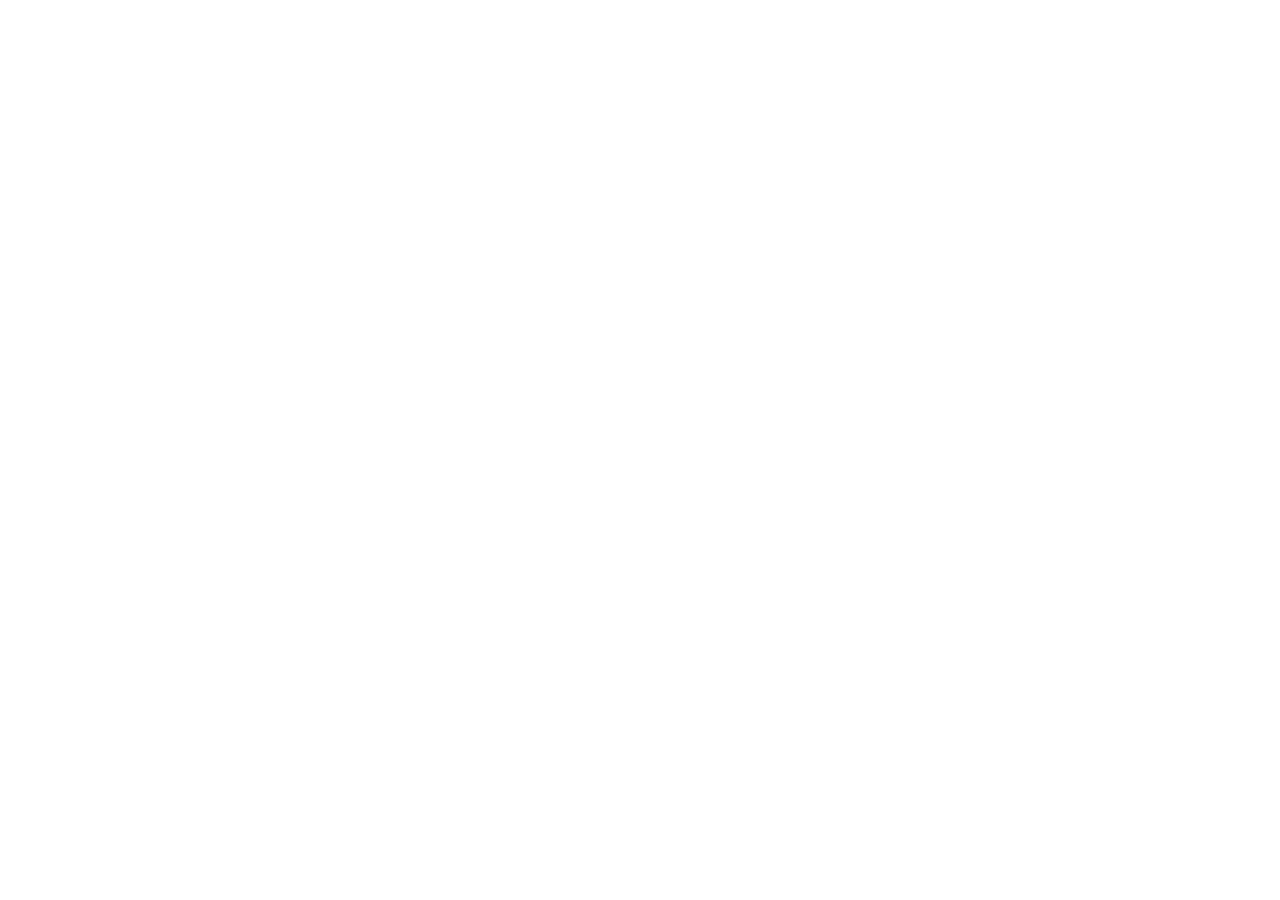
==== contact.html @ c530fc4e "init: creations du depot, aborescence des fichiers et structure HTML de base et ajout des liens  uti" ====
<!DOCTYPE html>
<html lang="en">
<head>
    <meta charset="UTF-8">
    <meta name="viewport" content="width=device-width, initial-scale=1.0">
    <title>AfriConnect Summit contact</title>
    <link rel="stylesheet" href="https://cdnjs.cloudflare.com/ajax/libs/font-awesome/6.5.0/css/all.min.css">
    <link rel="stylesheet" href="css/style.css">
<link rel="preconnect" href="https://fonts.googleapis.com">
<link rel="preconnect" href="https://fonts.gstatic.com" crossorigin>
<link href="https://fonts.googleapis.com/css2?family=DM+Sans:ital,opsz,wght@0,9..40,100..1000;1,9..40,100..1000&display=swap" rel="stylesheet">
<link rel="preconnect" href="https://fonts.googleapis.com">
<link rel="preconnect" href="https://fonts.gstatic.com" crossorigin>
<link href="https://fonts.googleapis.com/css2?family=Montserrat:ital,wght@0,100..900;1,100..900&display=swap" rel="stylesheet">
<body>
   <script src="js/main.js"></script>  
</body>
</html>
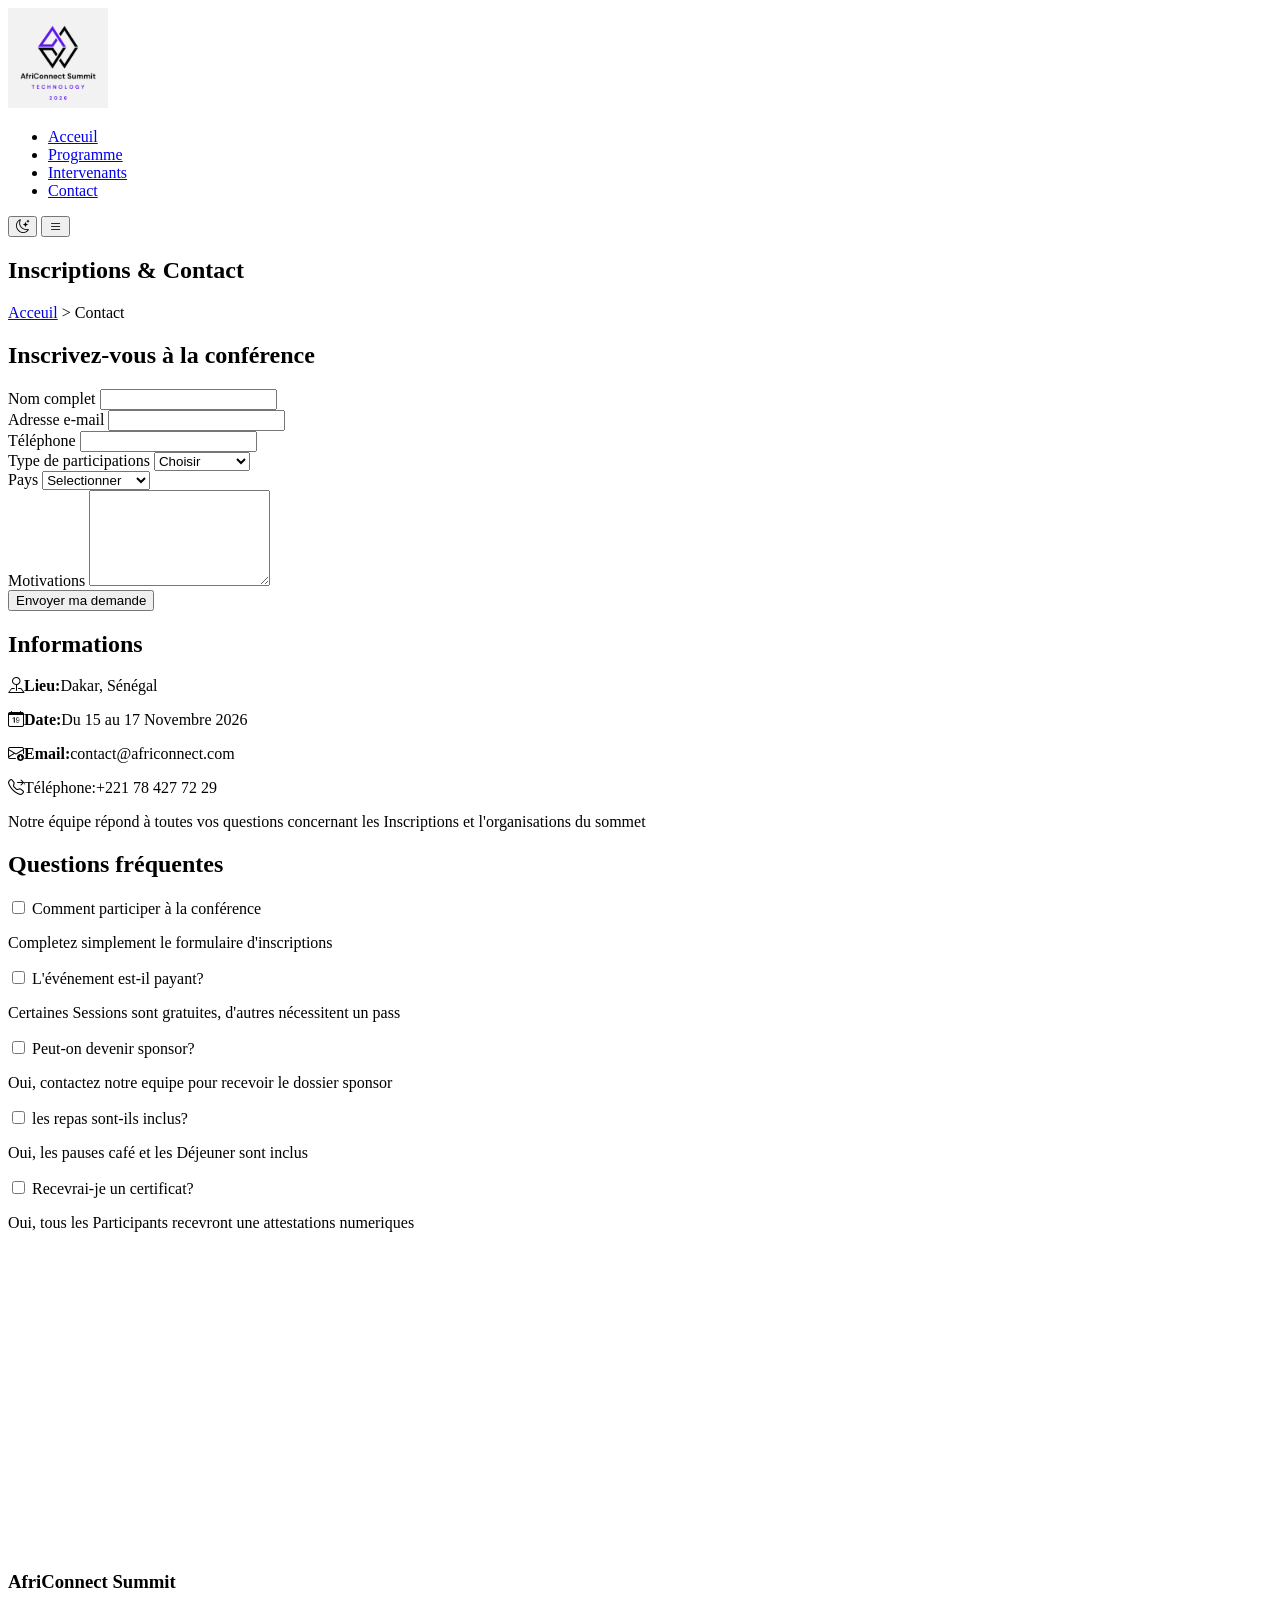
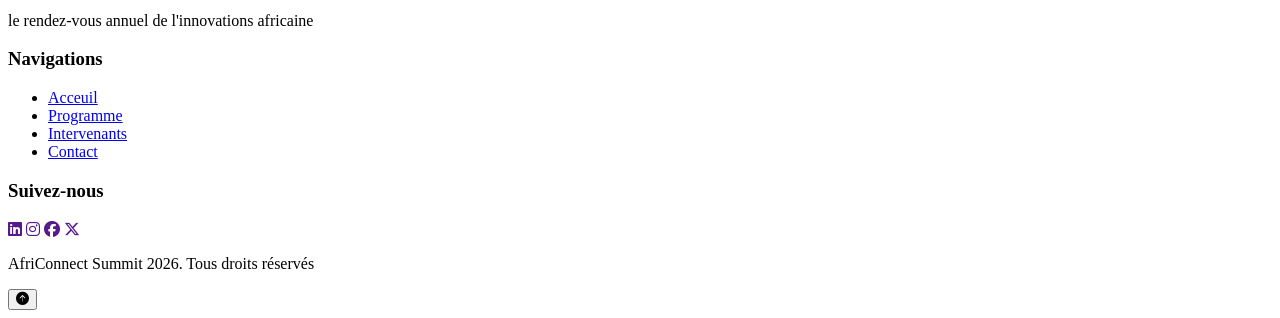
==== commit e6051b57: "HTML: contenue texte  des 4 pages" ====
--- a/contact.html
+++ b/contact.html
@@ -5,6 +5,7 @@
     <meta name="viewport" content="width=device-width, initial-scale=1.0">
     <title>AfriConnect Summit contact</title>
     <link rel="stylesheet" href="https://cdnjs.cloudflare.com/ajax/libs/font-awesome/6.5.0/css/all.min.css">
+    <link rel="stylesheet" href="https://cdn.jsdelivr.net/npm/bootstrap-icons@1.13.1/font/bootstrap-icons.min.css">
     <link rel="stylesheet" href="css/style.css">
 <link rel="preconnect" href="https://fonts.googleapis.com">
 <link rel="preconnect" href="https://fonts.gstatic.com" crossorigin>
@@ -13,6 +14,175 @@
 <link rel="preconnect" href="https://fonts.gstatic.com" crossorigin>
 <link href="https://fonts.googleapis.com/css2?family=Montserrat:ital,wght@0,100..900;1,100..900&display=swap" rel="stylesheet">
 <body>
+     <header>
+        <nav>
+            <a href="index.html" class="logo">
+               <img src="image/logo-event (2).png" alt="logo-event " width="100px">
+            </a>
+            <ul>
+                <li><a href="index.html">Acceuil</a></li>
+                <li><a href="programme.html">Programme</a></li>
+                <li><a href="intervenants.html">Intervenants</a></li>
+                <li><a href="contact.html">Contact</a></li>
+            </ul>
+            <div>
+                <button>
+                    <i class="bi bi-moon-stars"></i>
+                </button>
+                <button>
+                    <i class="bi bi-list"></i>
+                </button>
+            </div>
+        </nav>
+    </header>
+    <main>
+        <section class="hero-interne">
+            <h1>Inscriptions & Contact  </h1>
+            <p><a href="index.html">Acceuil</a> > Contact</p>
+        </section> 
+
+        <section class="contact">
+            <div class="contact-container">
+                <div class="form">
+                    <h2>Inscrivez-vous à la conférence</h2>
+                    <form action="">
+                        <div class="form-champ">
+                            <label for="fullname">Nom complet</label>
+                            <input type="text" id="fullname">
+                        </div>
+                        <div class="form-champ">
+                            <label for="email">Adresse e-mail</label>
+                            <input type="email" id="email">
+                        </div>
+                        <div class="form-champ">
+                            <label for="phone">Téléphone </label>
+                            <input type="tel" id="phone">
+                        </div>
+                        <div class="form-champ">
+                            <label for="participations">Type de participations</label>
+                            <select  id="participations">
+                                <option value="">Choisir</option>
+                                <option >Participants</option>
+                                <option >Intervenants</option>
+                                <option >Sponsor</option>
+                                <option >Presse</option>
+                            </select>
+                        </div>
+                        <div class="form-champ">
+                            <label for="pays">Pays</label>
+                            <select  id="pays">
+                                <option value="">Selectionner</option>
+                                <option >Sénégal</option>
+                                 <option >Cote d'Ivoire</option>
+                                  <option >Mali</option>
+                                   <option >Ghana</option>
+                                    <option >Nigeria</option>
+                                     <option >Cameroun</option>
+                                      <option >Bénin</option>
+                                       <option >Togo</option>
+                                        <option >RDC</option>
+                                         <option >Burkina Fasso</option>
+                            </select>
+                        </div>
+                        <div class="form-champ">
+                            <label for="message">Motivations</label>
+                            <textarea id="message" rows="6"></textarea>
+                        </div>
+                        <button type="submit">Envoyer ma demande </button>
+                    </form>
+                </div>
+                <div class="info">
+                    <h2>Informations </h2>
+                    <p><strong><i class="bi bi-pin-map"></i>Lieu:</strong>Dakar, Sénégal</p>
+                    <p><strong><i class="bi bi-calendar-date"></i>Date:</strong>Du 15 au 17 Novembre 2026</p>
+                     <p><strong><i class="bi bi-envelope-arrow-down"></i>Email:</strong>contact@africonnect.com</p>
+                      <p><i class="bi bi-telephone-forward"></i>Téléphone:</strong>+221 78 427 72 29</p>
+                      <p>Notre équipe répond à toutes vos questions concernant
+                        les Inscriptions et l'organisations du sommet
+                      </p>
+                </div>
+            </div>
+        </section>
+
+        <section class="faq">
+            <h2>Questions fréquentes </h2>
+            <div class="faq-item">
+                <input type="checkbox" id="faq1">
+                <label for="faq1">Comment participer à la conférence</label>
+                <div class="faq-content">
+                    <p>Completez simplement le formulaire d'inscriptions </p>
+                </div>
+            </div>
+            <div class="faq-item">
+                <input type="checkbox" id="faq2">
+                <label for="faq2">L'événement est-il payant?</label>
+                <div class="faq-content">
+                    <p>Certaines Sessions sont gratuites, d'autres nécessitent un pass </p>
+                </div>
+            </div>
+            <div class="faq-item">
+                <input type="checkbox" id="faq3">
+                <label for="faq3">Peut-on devenir sponsor?</label>
+                <div class="faq-content">
+                    <p>Oui, contactez notre equipe pour recevoir le dossier sponsor </p>
+                </div>
+            </div>
+            <div class="faq-item">
+                <input type="checkbox" id="faq4">
+                <label for="faq4">les repas sont-ils inclus?</label>
+                <div class="faq-content">
+                    <p>Oui, les pauses café et les Déjeuner sont inclus </p>
+                </div>
+            </div>
+            <div class="faq-item">
+                <input type="checkbox" id="faq5">
+                <label for="faq5">Recevrai-je un certificat?</label>
+                <div class="faq-content">
+                    <p>Oui, tous les Participants recevront une attestations numeriques </p>
+                </div>
+            </div>
+        </section>
+
+        <section class="map">
+            <iframe src="https://www.google.com/maps/embed?pb=!1m18!1m12!1m3!1d3859.5077246876717!2d-17.45047932524533!3d14.683855785812394!2m3!1f0!2f0!3f0!3m2!1i1024!2i768!4f13.1!3m3!1m2!1s0xec1730069a7adbf%3A0x1653c40a25074553!2spoint%20E!5e0!3m2!1sfr!2ssn!4v1783359356508!5m2!1sfr!2ssn" width="400" height="300" style="border:0;" allowfullscreen="" loading="lazy" referrerpolicy="strict-origin-when-cross-origin"></iframe>
+        </section>
+
+                      </main>
+
+ <footer>
+        <div class="footer-container">
+            <div>
+                <h3>AfriConnect Summit</h3>
+                <p>
+                    le rendez-vous annuel de l'innovations africaine
+                </p>
+            </div>
+            <div> 
+        <h3>Navigations</h3>
+        <ul>
+            <li><a href="index.html">Acceuil</a></li>
+            <li><a href="programme.html">Programme</a></li>
+            <li><a href="intervenants.html">Intervenants</a></li>
+            <li><a href="contact.html">Contact</a></li>
+        </ul>
+        </div>
+        <div>
+            <h3>Suivez-nous</h3>
+            <div class="socials">
+                <a href=""><i class="fa-brands fa-linkedin"></i></a>
+                <a href=""><i class="fa-brands fa-instagram"></i></a>
+                <a href=""><i class="fa-brands fa-facebook"></i></a>
+                <a href=""><i class="fa-brands fa-x-twitter"></i></a>
+            </div>
+        </div>
+         </div>
+         <p>
+            <span id="year"> AfriConnect Summit 2026. Tous droits réservés</span>
+         </p>
+         <button>
+         <i class="bi bi-arrow-up-circle-fill"></i>
+         </button>
+    </footer>
    <script src="js/main.js"></script>  
 </body>
 </html>
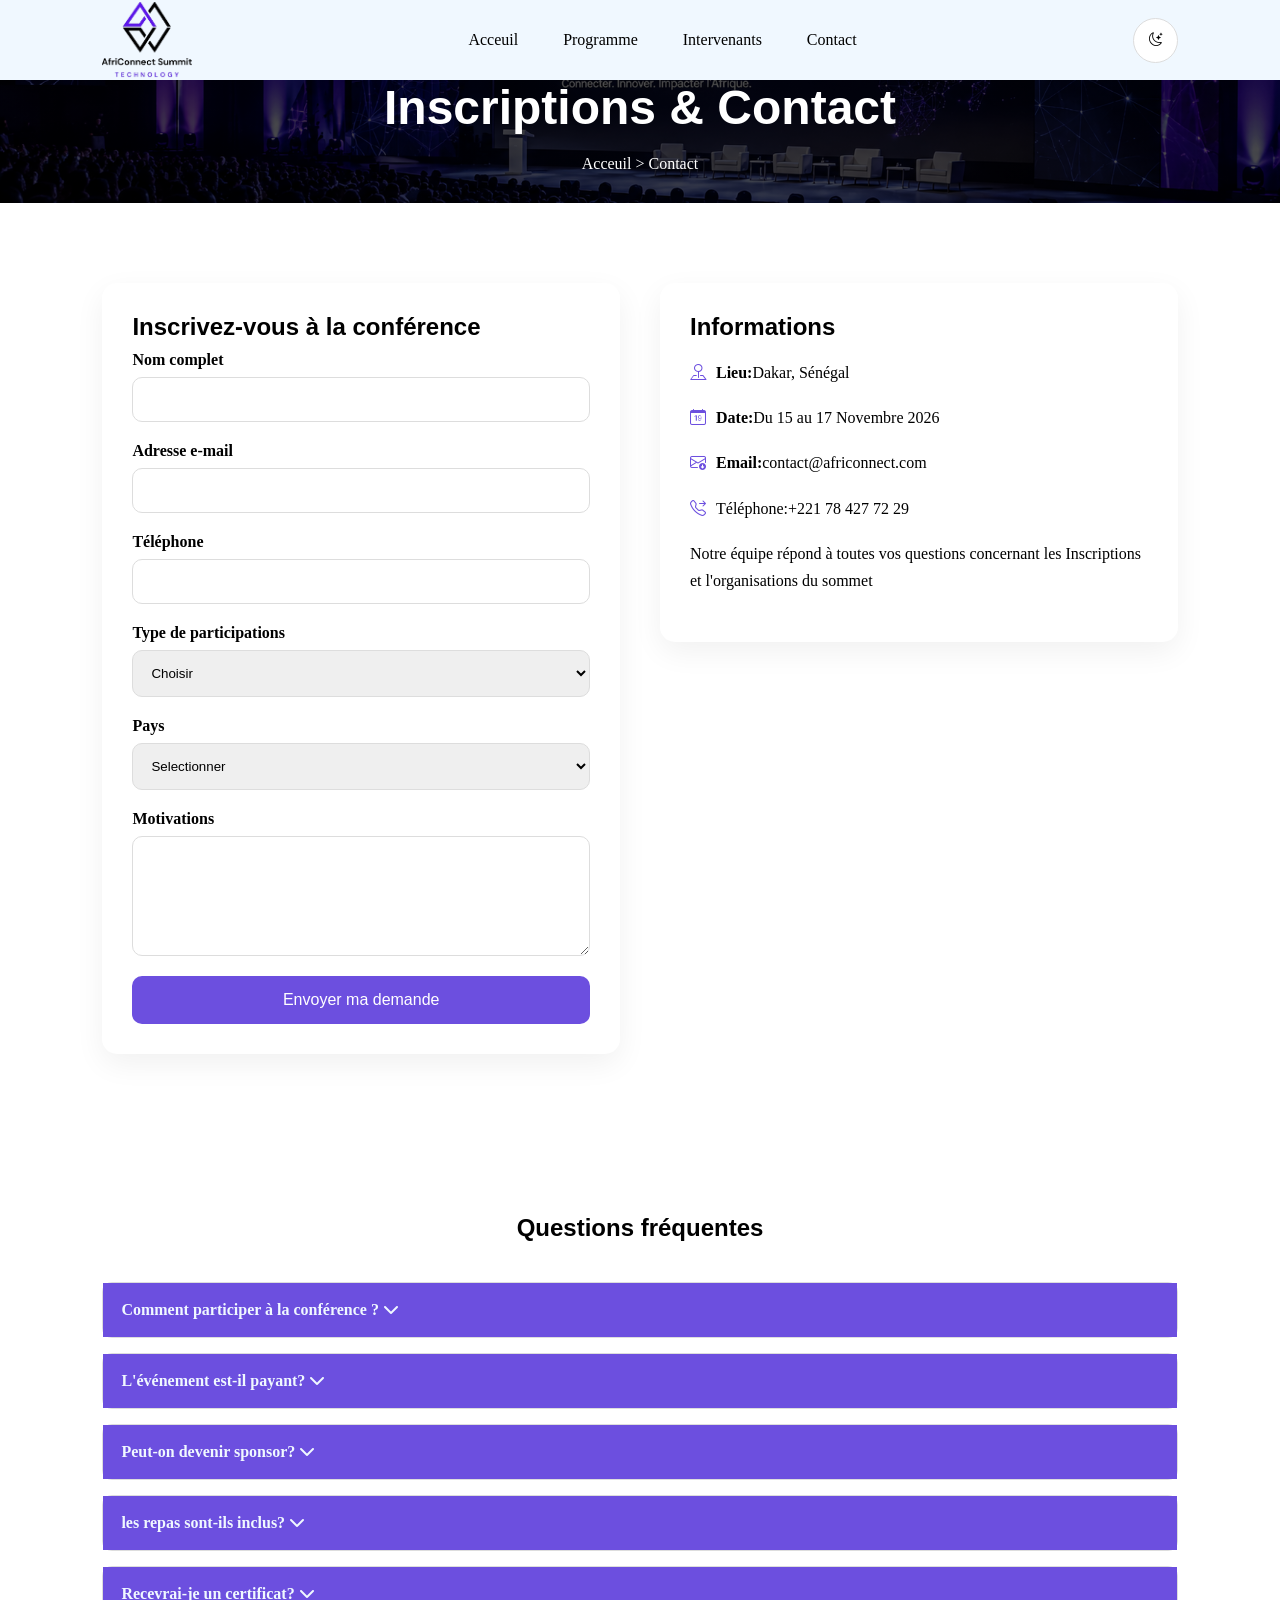
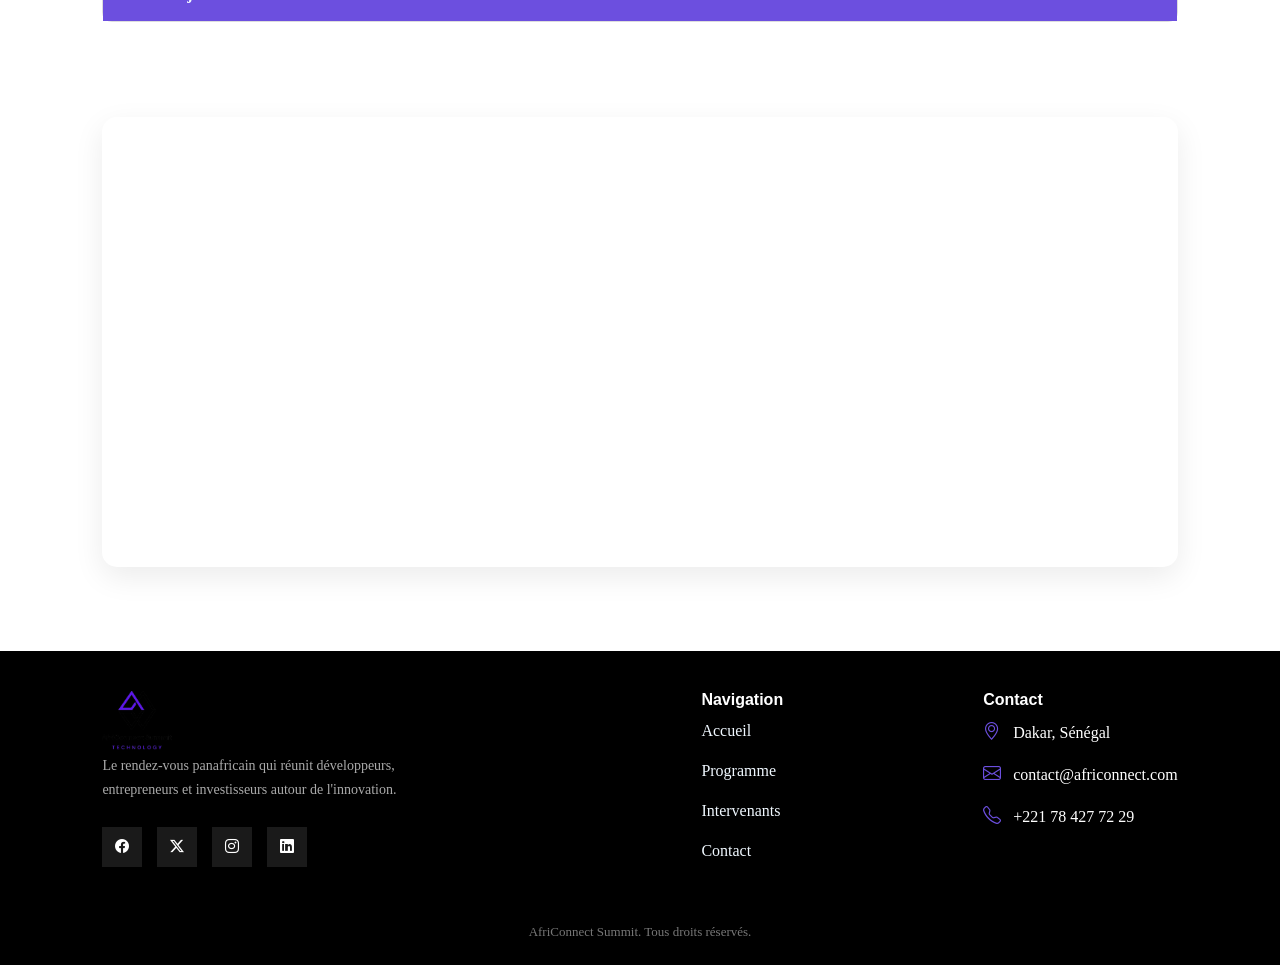
==== commit 981dfdb9: "CSS: style des 4 pages" ====
--- a/contact.html
+++ b/contact.html
@@ -15,21 +15,21 @@
 <link href="https://fonts.googleapis.com/css2?family=Montserrat:ital,wght@0,100..900;1,100..900&display=swap" rel="stylesheet">
 <body>
      <header>
-        <nav>
+        <nav class="navbar">
             <a href="index.html" class="logo">
-               <img src="image/logo-event (2).png" alt="logo-event " width="100px">
+               <img src="image/logo-event-removebg-preview.png" alt="logo-event " width="70px" height="auto">
             </a>
-            <ul>
+            <ul class="nav-links">
                 <li><a href="index.html">Acceuil</a></li>
                 <li><a href="programme.html">Programme</a></li>
                 <li><a href="intervenants.html">Intervenants</a></li>
                 <li><a href="contact.html">Contact</a></li>
             </ul>
-            <div>
-                <button>
+            <div class="nav-btn">
+                <button class="dar-mode ">
                     <i class="bi bi-moon-stars"></i>
                 </button>
-                <button>
+                <button class="btn-mobile">
                     <i class="bi bi-list"></i>
                 </button>
             </div>
@@ -108,35 +108,43 @@
             <h2>Questions fréquentes </h2>
             <div class="faq-item">
                 <input type="checkbox" id="faq1">
-                <label for="faq1">Comment participer à la conférence</label>
+                <label for="faq1">Comment participer à la conférence ?
+                     <i class="fa-solid fa-chevron-down"></i></label>
                 <div class="faq-content">
                     <p>Completez simplement le formulaire d'inscriptions </p>
                 </div>
             </div>
             <div class="faq-item">
                 <input type="checkbox" id="faq2">
-                <label for="faq2">L'événement est-il payant?</label>
+                <label for="faq2">L'événement est-il payant?
+    <i class="fa-solid fa-chevron-down"></i>
+                </label>
                 <div class="faq-content">
                     <p>Certaines Sessions sont gratuites, d'autres nécessitent un pass </p>
                 </div>
             </div>
             <div class="faq-item">
                 <input type="checkbox" id="faq3">
-                <label for="faq3">Peut-on devenir sponsor?</label>
+                <label for="faq3">Peut-on devenir sponsor?
+   <i class="fa-solid fa-chevron-down"></i></label>
                 <div class="faq-content">
                     <p>Oui, contactez notre equipe pour recevoir le dossier sponsor </p>
                 </div>
             </div>
             <div class="faq-item">
                 <input type="checkbox" id="faq4">
-                <label for="faq4">les repas sont-ils inclus?</label>
+                <label for="faq4">les repas sont-ils inclus?
+    <i class="fa-solid fa-chevron-down"></i>
+                </label>
                 <div class="faq-content">
                     <p>Oui, les pauses café et les Déjeuner sont inclus </p>
                 </div>
             </div>
             <div class="faq-item">
                 <input type="checkbox" id="faq5">
-                <label for="faq5">Recevrai-je un certificat?</label>
+                <label for="faq5">Recevrai-je un certificat?
+  <i class="fa-solid fa-chevron-down"></i>
+                </label>
                 <div class="faq-content">
                     <p>Oui, tous les Participants recevront une attestations numeriques </p>
                 </div>
@@ -149,40 +157,63 @@
 
                       </main>
 
- <footer>
-        <div class="footer-container">
-            <div>
-                <h3>AfriConnect Summit</h3>
-                <p>
-                    le rendez-vous annuel de l'innovations africaine
-                </p>
-            </div>
-            <div> 
-        <h3>Navigations</h3>
-        <ul>
-            <li><a href="index.html">Acceuil</a></li>
-            <li><a href="programme.html">Programme</a></li>
-            <li><a href="intervenants.html">Intervenants</a></li>
-            <li><a href="contact.html">Contact</a></li>
-        </ul>
+ <footer class="footer">
+
+    <div class="footer-container">
+        <div class="footer-brand">
+
+            <img src="image/logo-event-removebg-preview.png" alt="Logo AfriConnect Summit">
+            <p>
+                Le rendez-vous panafricain qui réunit développeurs,
+                entrepreneurs et investisseurs autour de l'innovation.
+            </p>
+
+            <div class="social-links">
+
+                <a href="#"><i class="bi bi-facebook"></i></a>
+                <a href="#"><i class="bi bi-twitter-x"></i></a>
+                <a href="#"><i class="bi bi-instagram"></i></a>
+                <a href="#"><i class="bi bi-linkedin"></i></a>
+
+            </div>
+
         </div>
-        <div>
-            <h3>Suivez-nous</h3>
-            <div class="socials">
-                <a href=""><i class="fa-brands fa-linkedin"></i></a>
-                <a href=""><i class="fa-brands fa-instagram"></i></a>
-                <a href=""><i class="fa-brands fa-facebook"></i></a>
-                <a href=""><i class="fa-brands fa-x-twitter"></i></a>
-            </div>
+        <div class="footer-col">
+
+            <h4>Navigation</h4>
+
+            <a href="index.html">Accueil</a>
+            <a href="programme.html">Programme</a>
+            <a href="intervenants.html">Intervenants</a>
+            <a href="contact.html">Contact</a>
+
         </div>
-         </div>
-         <p>
-            <span id="year"> AfriConnect Summit 2026. Tous droits réservés</span>
-         </p>
-         <button>
-         <i class="bi bi-arrow-up-circle-fill"></i>
-         </button>
-    </footer>
+        <div class="footer-contact">
+
+            <h4>Contact</h4>
+
+            <p><i class="bi bi-geo-alt"></i> Dakar, Sénégal</p>
+            <p><i class="bi bi-envelope"></i> contact@africonnect.com</p>
+            <p><i class="bi bi-telephone"></i> +221 78 427 72 29</p>
+
+            <!-- <button id="back-to-top">
+                <i class="bi bi-arrow-up"></i>
+            </button> -->
+
+        </div>
+
+    </div>
+
+    <div class="footer-bottom">
+
+        <p>
+            <span id="year"></span> AfriConnect Summit.
+            Tous droits réservés.
+        </p>
+
+    </div>
+
+</footer>
    <script src="js/main.js"></script>  
 </body>
 </html>
--- a/css/style.css
+++ b/css/style.css
@@ -0,0 +1,873 @@
+/* RESET DE BASE */
+*{
+    margin: 0;
+    padding: 0;
+    box-sizing: border-box;
+    text-decoration: none;
+}
+
+/* ROOT */
+:root{
+    --primary: #ffff;
+    --secondary: #000;
+    --tertiary: #6C4FDF;
+    --quatery: #F0F8FF;
+    --bg: #0f0f0f;
+}
+/* POLICE D'ECRITURE */
+body{
+    font-family: 'DM Sans';
+    font-optical-sizing: auto;
+    font-weight: 500;
+}
+h1,h2,h3,h4,h5{
+    font-family: 'Monserrat', sans-serif;
+}
+
+/* NAVBAR */
+.navbar{
+    position: fixed;
+    top: 0;
+    left: 0;
+    width: 100%;
+    display: flex;
+    justify-content: space-between;
+    align-items: center;
+    padding: 20px 8%;
+    background-color: var(--quatery);
+    height: 80px;
+    z-index: 1000;
+}
+.navbar img{
+    width: 90px;
+    display: block;
+}
+
+.nav-links{
+    display: flex;
+    align-items: center;
+    gap: 45px;
+    list-style: none;
+}
+.nav-links a{
+    color: var(--secondary);
+    font-size: 1rem ;
+
+}
+.dar-mode{
+width: 45px;
+height: 45px;
+border: 1px solid #ddd;
+border-radius: 50%;
+background: var(--primary);
+display: flex;
+justify-content: center;
+align-items: center;
+cursor: pointer;
+transition: 0.5s;
+}
+
+.dar-mode:hover{
+    background: var(--tertiary);
+    color: var(--primary);
+}
+
+.btn-mobile{
+    display: none;
+}
+/* SECTION HERO */
+.hero{
+    min-height: 100vh;
+    display: flex;
+    flex-direction: column;
+    justify-content: center;
+    align-items: center;
+    text-align: center;
+    padding: 120px 8% 50px;
+   background: linear-gradient(rgba(0,0,0,.55),rgba(0,0,0,.55)), url('../image/216CCB22-CE9E-4E3B-AFE4-79F6D9ED6C25.png');
+    background-size: cover;
+    background-position: center;
+}
+.hero-content{
+    max-width: 900px;
+}
+
+.hero h1{
+    font-family: 2rem;
+    margin-bottom: 20px;
+    line-height: 1.1;
+    color: var(--quatery);
+}
+
+.hero-subtitle{
+    font-size: 1.1rem;
+    color: var(--tertiary);
+    margin-bottom: 15px;
+    margin-top: 60px;
+
+}
+
+.hero-text{
+    font-size: 1.1rem;
+    margin-bottom: 35px;
+    color: var(--quatery);
+    
+}
+
+.hero-button{
+    display: flex;
+    justify-content: center;
+    gap: 20px;
+}
+.btnh-1,
+.btnh-2{
+    padding: 14px 30px ;
+    border-radius: 30px;
+    background-color: #6C4FDF;
+    border: 1px solid var(--quatery);
+    color: var(--quatery);
+}
+.counteurs{
+    display: flex;
+    gap: 20px;
+    margin-top: 50px;
+    color:  var(--quatery);
+}
+.cont-box{
+    padding: 20px;
+    border-radius: 15px;
+    min-width: 90px;
+}
+.cont-box span{
+    display: block;
+    font-size: 2rem;
+    font-weight: 700;
+}
+.cont-box small{
+    font-size: 1.5rem;
+}
+/* STATS */
+.stats{
+    padding: 80px 8%;
+    text-align: center;
+}
+.stats h2{
+    font-size: 2rem;
+    margin-bottom: 40px;
+}
+.stats-grid{
+    display: grid;
+    grid-template-columns: repeat(4,1fr);
+    gap: 25px;
+}
+.stats-card{
+    padding: 35px 20px;
+    background:var(--quatery);
+    border-radius: 20px;
+}
+/* POURQUOI PARTICIPER */
+.raisons{
+    padding: 80px 8%;
+    text-align: center;
+}
+.raisons-container{
+    display: flex;
+    justify-content: center;
+    gap: 30px;
+    margin-top: 40px;
+
+}
+.raisons-card{
+    flex: 1;
+    padding: 35px 25px;
+    background: var(--quatery);
+    border-radius: 20px;
+
+}
+
+.raisons-card i{
+    font-size: 2.5rem;
+    color: var(--tertiary);
+    margin-bottom: 20px;
+}
+.raisons-card h3{
+    margin-bottom: 15px;
+    font-size: 1.4rem;
+}
+.raisons-card p{
+    line-height: 1.6;
+}
+/* INTERVENANTS */
+.vedette{
+   text-align: center;
+}
+.vedette-grid{
+    display: grid;
+    grid-template-columns: repeat(4,1fr);
+    gap: 25px;
+    margin: 40px 0;
+}
+.vedette-card{
+        background: var(--quatery);
+    padding: 40px 25px;
+    border-radius: 28px;
+    border: 1px solid  rgba(108,79,223,0.18);
+    transition: 0.3s ease;
+    
+}
+.vedette-card:hover{
+      transform: translateY(-10px);
+    box-shadow: 0 25px 70px rgba(108,79,223,0.35);
+}
+.vedette-card img{
+     border-radius: 50%;
+    object-fit: cover;
+    width: 150px;
+    height: 150px;
+    margin-bottom: 20px;
+    border: 4px solid var(--tertiary);
+}
+.vedette-card h3{
+    margin-top: 20px;
+}
+
+.btn-vedette{
+    display: inline-block;
+    margin-top: 20px;
+   padding: 14px 30px ;
+    border-radius: 30px;
+    background-color: #6C4FDF;
+    border: 1px solid var(--quatery);
+    color: var(--quatery);
+}
+/* SECTION SPONSORS */
+.sponsors {
+    padding: 80px 8%;
+    background: #f8f8fc;
+}
+.sponsors-title2 {
+    max-width: 750px;
+    margin: 0 auto 50px;
+    text-align: center;
+}
+.sponsors-title2 p {
+    margin-bottom: 10px;
+    color: var(--tertiary);
+    font-weight: 700;
+    letter-spacing: 2px;
+    text-transform: uppercase;
+}
+
+.sponsors-title2 h2 {
+    margin-bottom: 15px;
+    color: #0b1020;
+    font-size: 3rem;
+}
+.sponsors-title2 span {
+    display: block;
+    color: #666;
+    line-height: 1.7;
+}
+.sponsors-container {
+    max-width: 1150px;
+    margin: auto;
+}
+.sponsors-niveau {
+    display: flex;
+    min-height: 190px;
+    margin-bottom: 22px;
+    overflow: hidden;
+    border: 1px solid;
+    border-radius: 18px;
+    background: #fff;
+    box-shadow: 0 10px 25px rgba(0, 0, 0, 0.05);
+}
+
+.niveau-titre {
+    display: flex;
+    flex: 0 0 220px;
+    align-items: center;
+    justify-content: center;
+    padding: 30px;
+    font-size: 28px;
+    font-weight: 800;
+    text-align: center;
+}
+
+
+.sponsors-grid {
+    display: flex;
+    flex: 1;
+    align-items: center;
+    justify-content: space-around;
+    gap: 28px;
+    padding: 28px 35px;
+}
+
+.sponsors-card {
+    flex: 1;
+    text-align: center;
+}
+
+.sponsors-card img {
+    width: 100%;
+    height: 110px;
+    padding: 18px;
+    object-fit: contain;
+    border-radius: 12px;
+    background: #fff;
+    box-shadow: 0 7px 18px rgba(0, 0, 0, 0.08);
+    transition: 0.3s;
+}
+
+.sponsors-card img:hover {
+    transform: translateY(-6px);
+    box-shadow: 0 14px 28px rgba(0, 0, 0, 0.12);
+}
+
+.sponsors-card p {
+    margin-top: 12px;
+    color: #111;
+    font-weight: 600;
+}
+
+
+
+.or {
+    border-color: #d4af37;
+}
+
+.or .niveau-titre {
+    color: #fff;
+    background: linear-gradient( #9c6800, #e4b422);
+}
+
+.or .sponsors-card img {
+    height: 125px;
+}
+
+
+.argent {
+    border-color: #bfc4cf;
+}
+
+.argent .niveau-titre {
+    color: #465066;
+    background: linear-gradient( #cbd1dc, #f4f5f7);
+}
+
+.argent .sponsors-card img {
+    height: 110px;
+}
+
+
+.bronze {
+    border-color: #cd7f32;
+}
+
+.bronze .niveau-titre {
+    color: #4c2913;
+    background: linear-gradient( #bc692d, #efb27b);
+}
+
+.bronze .sponsors-card img {
+    height: 95px;
+}
+
+
+/* FOOTER */
+
+.footer {
+
+    background: var(--secondary);
+    color: var(--primary);
+    padding: 40px 8% 25px;
+    
+}
+.footer-container{
+    display: flex;
+    justify-content: space-between;
+    align-items: flex-start;
+    gap: 200px;
+   
+}
+
+footer img{
+   width: 70px;
+   height: auto;
+   object-fit: cover;
+}
+.footer-brand h2{
+    margin: 10px ;
+    font-size: 20px;
+}
+
+.footer-brand p {
+    color: #aaa;
+    line-height: 1.7;
+    max-width: 350px;
+    font-size: 14px;
+}
+
+.social-links {
+    display: flex;
+    gap: 15px;
+    margin-top: 25px;
+}
+
+
+
+.social-links a {
+   width: 40px;
+   height: 40px;
+   display: flex;
+   align-items: center;
+   justify-content: center;
+   background-color: #1a1a1a;
+   color: var(--primary);
+    text-decoration: none;
+    font-size: 0.875rem;
+    transition: color 0.2s;
+}
+.social-links a:hover{
+    background: var(--tertiary);
+}
+
+.footer-brand,
+.footer-col
+.footer-contact{
+    flex: 1;
+}
+.footer-contact p{
+    display:flex;
+    align-items: center;
+    gap: 10px;
+    margin-bottom: 15px;
+    line-height: 1.5;
+}
+.footer-contact i{
+    color: var(--tertiary);
+    font-size: 18px;
+    width: 20px;
+}
+.footer-contact h4{
+    margin-bottom: 10px;
+    text-align: start;
+}
+.footer-col a{
+    display: block;
+    color:var(--quatery);
+    text-decoration: none;
+    margin-bottom: 16px;
+    transition: 0.5s;
+    line-height: 1.5;
+}
+.footer-col h4{
+    margin-bottom: 10px;
+}
+.footer-col a:hover{
+    color: var(--tertiary);
+}
+
+.footer-bottom {
+  
+    padding-top:30px;
+    margin-top: 15px;
+    font-size: 0.8rem;
+    color: #777;
+   text-align: center;
+    font-size: 13px;
+}
+#back-to-top{
+    
+    margin-top:15px;
+
+    width:45px;
+    height:45px;
+
+    border:none;
+    border-radius:50%;
+
+    background:#6C4FDF;
+    color:white;
+
+    cursor:pointer;
+}
+
+
+/* HERO INTERNE */
+ .hero-interne{
+    min-height: 5vh;
+    display: flex;
+    flex-direction: column;
+    justify-content: center;
+    align-items: center;
+    text-align: center;
+    padding: 60px 20px 30px ;
+    color: var(--primary);
+    background: linear-gradient(rgba(0,0,0,.7),rgba(0,0,0,.7)), url('../image/pZ.png');
+    background-size: cover;
+    background-repeat: no-repeat;
+    background-position: center;
+ }
+
+ .hero-interne h1{
+    font-size: 3rem;
+    margin-top: 20px;
+ }
+ .hero-interne p{
+    font-size: 1rem;
+    margin-top: 20px;
+ }
+
+ .hero-interne a{
+    color: var(--primary);
+    text-decoration: none;
+    transition: 0.5s;
+ }
+
+
+ /* PROGRAMME */
+
+ .programme{
+    width: 90%;
+    max-width: 1200px;
+    margin: 80px auto;
+ }
+ .tab{
+    display: flex;
+    justify-content: center;
+    gap: 20px;
+    margin-bottom: 40px;
+ }
+ .btn-tab{
+    padding: 14px 30px;
+    border: none;
+    border-radius: 50px;
+    background: var(--quatery);
+    color: var(--secondary);
+    font-size: 1rem;
+    font-weight: 600;
+    cursor: pointer;
+    transition: 0.5s;
+ }
+ .btn-tab:hover,
+ .btn-tab.active{
+    background: var(--tertiary);
+    color: var(--primary);
+ }
+ .tab-content{
+    display: none;
+ }
+
+ .tab-content.active{
+    display: block;
+ }
+
+ table{
+    width: 100%;
+    border-collapse: collapse;
+    overflow: hidden;
+    border-radius: 15px;
+    box-shadow: 0 10px 30px rgba(0,0,0,.1);
+    margin-bottom: 30px;
+ }
+ thead{
+    background: var(--tertiary);
+    color: var(--primary);
+ }
+ th,
+td{
+    padding: 18px;
+    text-align: left;
+}
+/* 
+SECTION THEMATIQUES */
+.theme{
+    padding: 80px 8%;
+    background: var(--primary);
+}
+.theme-titre {
+    max-width: 700px;
+    margin: 0 auto 45px;
+    text-align: center;
+}
+
+.theme-titre span {
+    color: #6c4fdf;
+    font-weight: 700;
+    text-transform: uppercase;
+}
+.theme-titre h2 {
+    margin: 12px 0;
+    font-size: 2.5rem;
+}
+
+.theme-titre p {
+    color: #777;
+    line-height: 1.7;
+}
+.theme-grid {
+    display: grid;
+    grid-template-columns: repeat(2, 1fr);
+    gap: 25px;
+    max-width: 1100px;
+    margin: auto;
+}
+.theme-card {
+    padding: 35px;
+    background: #fff;
+    border-radius: 18px;
+    box-shadow: 0 10px 30px rgba(0, 0, 0, 0.06);
+    transition: 0.3s;
+}
+
+.theme-icon {
+    display: flex;
+    align-items: center;
+    justify-content: center;
+    width: 55px;
+    height: 55px;
+    margin-bottom: 22px;
+    color: #fff;
+    font-size: 22px;
+    background: #6c4fdf;
+    border-radius: 14px;
+}
+
+.theme-card h3 {
+    margin-bottom: 12px;
+    font-size: 21px;
+}
+
+.theme-card p {
+    color: #707070;
+    line-height: 1.7;
+}
+/* SECTION FILTRE */
+
+
+.filtre {
+    text-align: center;
+padding: 40px;
+    background-color: var(--quatery);
+}
+.filtre h2{
+    /* margin-top:-40px; */
+    font-size: 2rem ;
+    /* margin-bottom: 25px; */
+    margin: 10px 0 15px;
+    font-weight: 700;
+}
+
+.filters button {
+    background-color: transparent;
+    border: 2px solid var(--tertiary);
+    padding: 10px 20px;
+    margin-bottom: 5px;
+    border-radius: 30px;
+    font-size: 16px;
+    font-weight: 500;
+    margin-top: -20px;
+}
+
+/* SECTION VEDETTE */
+
+.sec-carte{
+    padding: 80px 8%;
+    background: var(--primary);
+    margin-top: 20px;
+}
+.vedette-t{
+    max-width: 650px;
+    margin: 0 auto 45px;
+    text-align: center;
+}
+.vedette-t span{
+    color: var(--tertiary);
+    font-weight: 700;
+    text-transform: uppercase;
+}
+.vedette-t h2{
+    margin: 10px 0;
+    font-size: 2.5rem
+}
+.vedette-t p {
+    color: #777;
+    line-height: 1.7;
+}
+.sec-grid{
+    display: grid;
+    grid-template-columns: repeat(3, 1fr);
+    gap: 25px;
+    max-width: 1100px;
+    margin: auto;
+}
+.sec-card{
+    padding: 60px;
+    text-align: center;
+    background: var(--primary);
+    border-radius: 16px;
+    transition: 0.3s;
+    margin-top: 20px;
+}
+.sec-card:hover{
+    transform: translateY(-8px);
+    box-shadow: 0 15px 35px rgba(0, 0, 0, 0.12);
+}
+.sec-card img{
+    width: 100%;
+    height: 240px;
+    object-fit: cover;
+    border-radius: 12px;
+}
+.sec-card h3{
+    margin: 18px 0 6px;
+    font-size: 20px;
+}
+.sec-card p{
+    margin-bottom: 8px;
+    color: #666;
+}
+.sec-card span{
+    color: var(--tertiary);
+    font-size: 14px;
+    font-weight: 600;
+}
+
+
+/* CONTACT */
+
+.contact{
+    padding: 80px 8%;
+}
+.contact-container{
+    display: flex;
+    gap: 40px;
+    align-items: flex-start;
+    flex-wrap: wrap;
+}
+.form,
+.info{
+    flex: 1;
+    background: var(--primary);
+    padding: 30px;
+border-radius: 15px;
+box-shadow: 0 10px 30px rgba(0, 0, 0, 0.06);
+}
+.form h2,
+.info h2{
+    margin-bottom: 10px;
+}
+.form p{
+    color: #666;
+    margin-bottom: 30px;
+}
+.form-champ{
+    display: flex;
+    flex-direction: column;
+    margin-bottom: 20px;
+}
+.form-champ label{
+    margin-bottom: 8px;
+    font-weight: 600;
+}
+.form-champ input,
+.form-champ select,
+.form-champ textarea{
+    padding: 14px;
+    border: 1px solid #ddd;
+    border-radius: 10px;
+    outline: none;
+}
+.form-champ input:focus,
+.form-champ select:focus,
+.form-champ textarea:focus{
+    border-color: var(--tertiary);
+}
+.form button{
+    width: 100%;
+    padding: 15px;
+    border: none;
+    border-radius: 10px;
+    background: var(--tertiary);
+    color: var(--primary);
+    font-size: 1rem;
+    cursor: pointer;
+}
+/* INFO */
+.info p{
+    margin: 18px 0;
+    line-height: 1.7;
+}
+
+.info i{
+    color: var(--tertiary);
+    margin-right: 10px;
+}
+.info-text{
+    margin-top: 30px;
+    color: #666;
+}
+/* FAQ */
+.faq{
+    padding: 80px 8%;
+}
+.faq h2{
+    text-align: center;
+    margin-bottom: 40px;
+}
+.faq-item{
+    margin-bottom: 15px;
+    border: 1px solid #ddd;
+    border-radius: 10px;
+}
+.faq-item input{
+    display: none;
+}
+.faq-item i{
+    transition: 0.5s;
+}
+.faq-item input:checked + label i{
+    transform: rotate(180deg);
+}
+.faq-item label{
+    display: block;
+    padding: 18px;
+    background:var(--tertiary) ;
+    cursor: pointer;
+    font-weight: 600;
+    color: var(--quatery);
+}
+
+
+.faq-content{
+    max-height: 0;
+    overflow: hidden;
+    background: var(--primary);
+}
+.faq-content p{
+    padding: 28px;
+    color: #555;
+}
+.faq-item input:checked ~ .faq-content{
+    max-height: 150px;
+    transition: 0.5s;
+}
+
+/* MAP */
+.map{
+    padding: 0 8% 80px ;
+}
+
+.map h2{
+    text-align: center;
+    margin-bottom: 38px;
+}
+.map iframe{
+    width: 100%;
+    height: 450px;
+    border: none;
+    border-radius: 15px;
+    box-shadow: 0 10px 30px rgba(0, 0, 0, 0.08);
+}
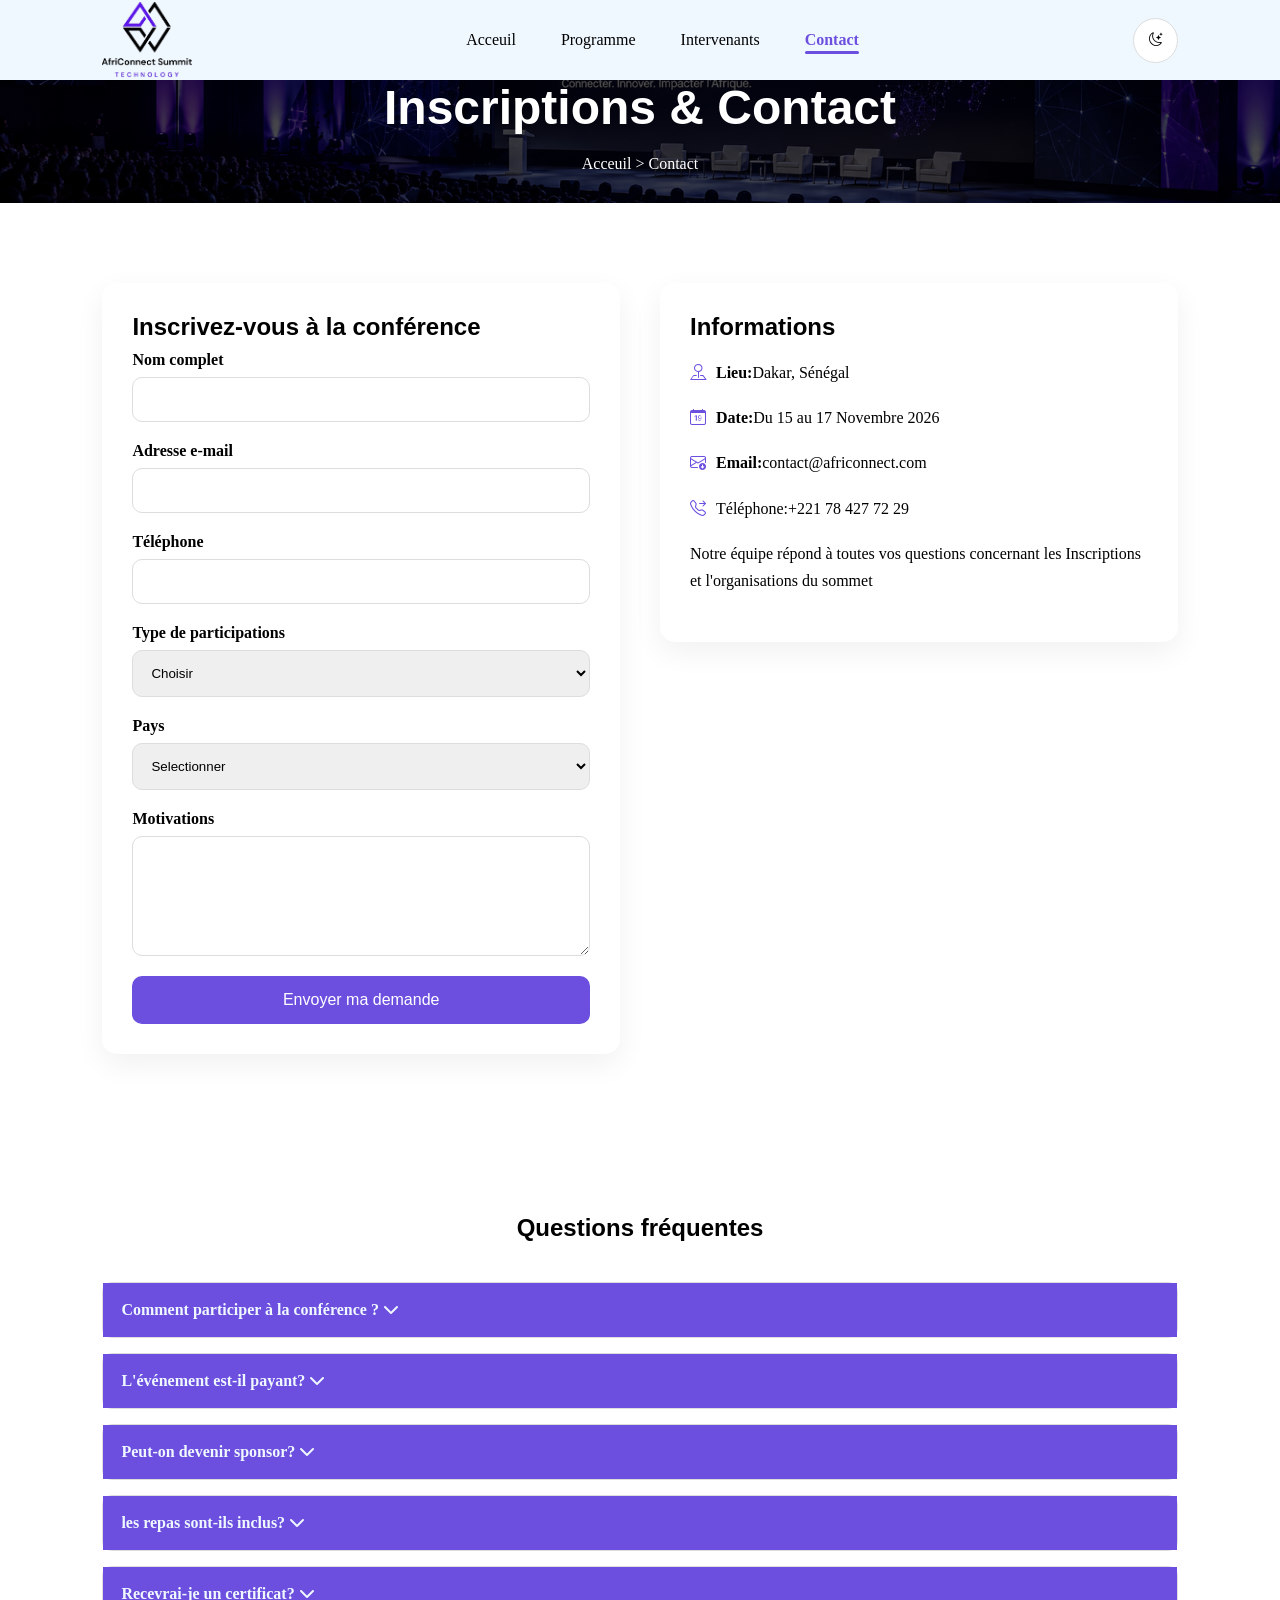
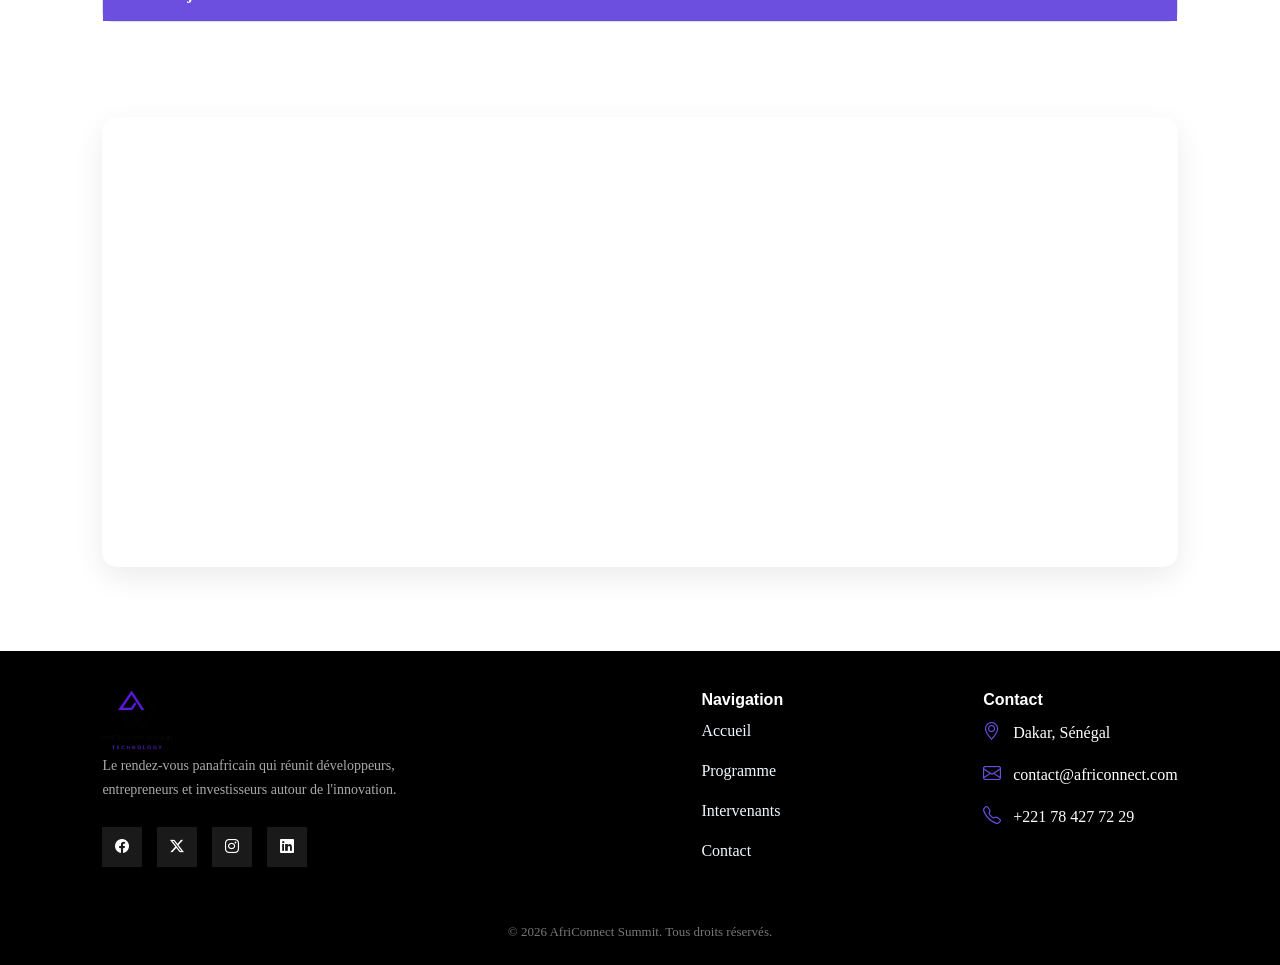
==== commit c27dc712: "Finalisations: correction bug , optimisations du code , ajout README et commentaires" ====
--- a/contact.html
+++ b/contact.html
@@ -1,5 +1,5 @@
 <!DOCTYPE html>
-<html lang="en">
+<html lang="fr">
 <head>
     <meta charset="UTF-8">
     <meta name="viewport" content="width=device-width, initial-scale=1.0">
@@ -15,6 +15,7 @@
 <link href="https://fonts.googleapis.com/css2?family=Montserrat:ital,wght@0,100..900;1,100..900&display=swap" rel="stylesheet">
 <body>
      <header>
+        <!-- NAVBAR -->
         <nav class="navbar">
             <a href="index.html" class="logo">
                <img src="image/logo-event-removebg-preview.png" alt="logo-event " width="70px" height="auto">
@@ -23,10 +24,10 @@
                 <li><a href="index.html">Acceuil</a></li>
                 <li><a href="programme.html">Programme</a></li>
                 <li><a href="intervenants.html">Intervenants</a></li>
-                <li><a href="contact.html">Contact</a></li>
+                <li><a href="contact.html" class="actif">Contact</a></li>
             </ul>
             <div class="nav-btn">
-                <button class="dar-mode ">
+                <button class="dar-mode" id="theme-toggle" type="button">
                     <i class="bi bi-moon-stars"></i>
                 </button>
                 <button class="btn-mobile">
@@ -36,27 +37,32 @@
         </nav>
     </header>
     <main>
-        <section class="hero-interne">
+        <!-- SECTION FIL-ARIALE -->
+        <section class="hero-interne fade-in">
             <h1>Inscriptions & Contact  </h1>
             <p><a href="index.html">Acceuil</a> > Contact</p>
         </section> 
-
-        <section class="contact">
+        <!-- SECTION FORM CONTACT -->
+
+        <section class="contact zoom-in">
             <div class="contact-container">
                 <div class="form">
                     <h2>Inscrivez-vous à la conférence</h2>
-                    <form action="">
+                    <form id="contact-form">
                         <div class="form-champ">
                             <label for="fullname">Nom complet</label>
                             <input type="text" id="fullname">
+                            <small class="erreur-message"></small>
                         </div>
                         <div class="form-champ">
                             <label for="email">Adresse e-mail</label>
                             <input type="email" id="email">
+                             <small class="erreur-message"></small>
                         </div>
                         <div class="form-champ">
                             <label for="phone">Téléphone </label>
                             <input type="tel" id="phone">
+                             <small class="erreur-message"></small>
                         </div>
                         <div class="form-champ">
                             <label for="participations">Type de participations</label>
@@ -67,6 +73,7 @@
                                 <option >Sponsor</option>
                                 <option >Presse</option>
                             </select>
+                             <small class="erreur-message"></small>
                         </div>
                         <div class="form-champ">
                             <label for="pays">Pays</label>
@@ -83,10 +90,12 @@
                                         <option >RDC</option>
                                          <option >Burkina Fasso</option>
                             </select>
+                             <small class="erreur-message"></small>
                         </div>
                         <div class="form-champ">
                             <label for="message">Motivations</label>
                             <textarea id="message" rows="6"></textarea>
+                             <small class="erreur-message"></small>
                         </div>
                         <button type="submit">Envoyer ma demande </button>
                     </form>
@@ -103,8 +112,9 @@
                 </div>
             </div>
         </section>
-
-        <section class="faq">
+        <!-- SECTION FAQ -->
+
+        <section class="faq slide-in">
             <h2>Questions fréquentes </h2>
             <div class="faq-item">
                 <input type="checkbox" id="faq1">
@@ -151,11 +161,12 @@
             </div>
         </section>
 
-        <section class="map">
+        <section class="map fade-in">
             <iframe src="https://www.google.com/maps/embed?pb=!1m18!1m12!1m3!1d3859.5077246876717!2d-17.45047932524533!3d14.683855785812394!2m3!1f0!2f0!3f0!3m2!1i1024!2i768!4f13.1!3m3!1m2!1s0xec1730069a7adbf%3A0x1653c40a25074553!2spoint%20E!5e0!3m2!1sfr!2ssn!4v1783359356508!5m2!1sfr!2ssn" width="400" height="300" style="border:0;" allowfullscreen="" loading="lazy" referrerpolicy="strict-origin-when-cross-origin"></iframe>
         </section>
 
                       </main>
+                      <!-- FOOTER -->
 
  <footer class="footer">
 
@@ -196,9 +207,9 @@
             <p><i class="bi bi-envelope"></i> contact@africonnect.com</p>
             <p><i class="bi bi-telephone"></i> +221 78 427 72 29</p>
 
-            <!-- <button id="back-to-top">
-                <i class="bi bi-arrow-up"></i>
-            </button> -->
+           <button class="back-to-top" id="back-to-top">
+    <i class="bi bi-arrow-up"></i>
+  </button>
 
         </div>
 
@@ -207,7 +218,7 @@
     <div class="footer-bottom">
 
         <p>
-            <span id="year"></span> AfriConnect Summit.
+          &copy;    <span id="year"></span> AfriConnect Summit.
             Tous droits réservés.
         </p>
 
--- a/css/style.css
+++ b/css/style.css
@@ -37,6 +37,7 @@
     background-color: var(--quatery);
     height: 80px;
     z-index: 1000;
+     transition: all 0.3s ease;
 }
 .navbar img{
     width: 90px;
@@ -48,11 +49,40 @@
     align-items: center;
     gap: 45px;
     list-style: none;
+    transition: 0.5s;
 }
 .nav-links a{
     color: var(--secondary);
     font-size: 1rem ;
-
+    position: relative;
+    transition: 0.3s;
+}
+.nav-links a:hover{
+    color: var(--tertiary);
+}
+.nav-links a.active{
+    color: var(--tertiary);
+}
+
+.nav-links a.actif::after{
+    content: "";
+    position: absolute;
+    left: 0;
+    bottom: -6px;
+    width: 100%;
+    height: 3px;
+    background-color: #6C4FDF;
+    border-radius: 5px;
+}
+.nav-links a.actif{
+    color: #6C4FDF;
+    font-weight: 600;
+
+}
+.nav-btn{
+    display: flex;
+    align-items: center;
+    gap: 10px;
 }
 .dar-mode{
 width: 45px;
@@ -90,15 +120,14 @@
 }
 .hero-content{
     max-width: 900px;
-}
-
+    animation: apparition 1s ease forwards;
+}
 .hero h1{
     font-family: 2rem;
     margin-bottom: 20px;
     line-height: 1.1;
     color: var(--quatery);
 }
-
 .hero-subtitle{
     font-size: 1.1rem;
     color: var(--tertiary);
@@ -106,14 +135,12 @@
     margin-top: 60px;
 
 }
-
 .hero-text{
     font-size: 1.1rem;
     margin-bottom: 35px;
     color: var(--quatery);
     
 }
-
 .hero-button{
     display: flex;
     justify-content: center;
@@ -146,6 +173,16 @@
 .cont-box small{
     font-size: 1.5rem;
 }
+@keyframes apparition {
+    from {
+        opacity: 0;
+        transform: translateY(40px);
+    }
+    to {
+        opacity: 1;
+        transform: translateY(0);
+    }
+}
 /* STATS */
 .stats{
     padding: 80px 8%;
@@ -164,6 +201,9 @@
     padding: 35px 20px;
     background:var(--quatery);
     border-radius: 20px;
+}
+.stats-card i{
+    color: var(--tertiary);
 }
 /* POURQUOI PARTICIPER */
 .raisons{
@@ -233,7 +273,8 @@
 
 .btn-vedette{
     display: inline-block;
-    margin-top: 20px;
+    margin-top: -20px;
+    margin-bottom: 20px;
    padding: 14px 30px ;
     border-radius: 30px;
     background-color: #6C4FDF;
@@ -282,7 +323,6 @@
     background: #fff;
     box-shadow: 0 10px 25px rgba(0, 0, 0, 0.05);
 }
-
 .niveau-titre {
     display: flex;
     flex: 0 0 220px;
@@ -293,8 +333,6 @@
     font-weight: 800;
     text-align: center;
 }
-
-
 .sponsors-grid {
     display: flex;
     flex: 1;
@@ -303,12 +341,10 @@
     gap: 28px;
     padding: 28px 35px;
 }
-
 .sponsors-card {
     flex: 1;
     text-align: center;
 }
-
 .sponsors-card img {
     width: 100%;
     height: 110px;
@@ -319,57 +355,42 @@
     box-shadow: 0 7px 18px rgba(0, 0, 0, 0.08);
     transition: 0.3s;
 }
-
 .sponsors-card img:hover {
     transform: translateY(-6px);
     box-shadow: 0 14px 28px rgba(0, 0, 0, 0.12);
 }
-
 .sponsors-card p {
     margin-top: 12px;
     color: #111;
     font-weight: 600;
 }
-
-
-
 .or {
     border-color: #d4af37;
 }
-
 .or .niveau-titre {
     color: #fff;
     background: linear-gradient( #9c6800, #e4b422);
 }
-
 .or .sponsors-card img {
     height: 125px;
 }
-
-
 .argent {
     border-color: #bfc4cf;
 }
-
 .argent .niveau-titre {
     color: #465066;
     background: linear-gradient( #cbd1dc, #f4f5f7);
 }
-
 .argent .sponsors-card img {
     height: 110px;
 }
-
-
 .bronze {
     border-color: #cd7f32;
 }
-
 .bronze .niveau-titre {
     color: #4c2913;
     background: linear-gradient( #bc692d, #efb27b);
 }
-
 .bronze .sponsors-card img {
     height: 95px;
 }
@@ -414,8 +435,6 @@
     gap: 15px;
     margin-top: 25px;
 }
-
-
 
 .social-links a {
    width: 40px;
@@ -478,23 +497,6 @@
    text-align: center;
     font-size: 13px;
 }
-#back-to-top{
-    
-    margin-top:15px;
-
-    width:45px;
-    height:45px;
-
-    border:none;
-    border-radius:50%;
-
-    background:#6C4FDF;
-    color:white;
-
-    cursor:pointer;
-}
-
-
 /* HERO INTERNE */
  .hero-interne{
     min-height: 5vh;
@@ -556,11 +558,11 @@
     background: var(--tertiary);
     color: var(--primary);
  }
- .tab-content{
+ .tab-container{
     display: none;
  }
 
- .tab-content.active{
+ .tab-container.active{
     display: block;
  }
 
@@ -660,8 +662,8 @@
     font-weight: 700;
 }
 
-.filters button {
-    background-color: transparent;
+.filter-btn {
+    background: var(--quatery);
     border: 2px solid var(--tertiary);
     padding: 10px 20px;
     margin-bottom: 5px;
@@ -670,6 +672,15 @@
     font-weight: 500;
     margin-top: -20px;
 }
+.filter-btn :hover,
+.filter-btn.active{
+     background: var(--tertiary);
+    color: var(--primary);
+   
+} 
+.filter-btn.hide{
+    display: none;
+}
 
 /* SECTION VEDETTE */
 
@@ -710,6 +721,7 @@
     border-radius: 16px;
     transition: 0.3s;
     margin-top: 20px;
+     transition: 0.5s;
 }
 .sec-card:hover{
     transform: translateY(-8px);
@@ -734,7 +746,9 @@
     font-size: 14px;
     font-weight: 600;
 }
-
+.sec-card.non{
+    display: none;
+}
 
 /* CONTACT */
 
@@ -870,4 +884,420 @@
     border: none;
     border-radius: 15px;
     box-shadow: 0 10px 30px rgba(0, 0, 0, 0.08);
+}
+
+/* RESPONSIVE TABLETTE */
+@media (max-width: 768px) {
+  navbar{
+        height: 70px;
+        padding: 8px 20px;
+    }
+    .navbar img{
+        width: 65px;
+    }
+    .nav-links{
+        position: absolute;
+        top: 70px;
+        left: 0;
+        display: none;
+        flex-direction: column;
+        width: 100%;
+        padding: 15px 20px;
+        gap: 0;
+        background: var(--quatery);
+        box-shadow: 0 10px 20px rgba(0,0,0,.12);
+    }
+
+    .nav-links.active{
+        display: flex;
+    }
+
+    .nav-links li{
+
+        width: 100%;
+        list-style: none;
+    }
+
+    .nav-links a{
+        display: block;
+        width: 100%;
+        padding: 12px;
+        text-align: center;
+    }
+
+    .nav-btn{
+        margin-left: auto;
+        display: flex;
+        align-items: center;
+        gap: 8px;
+    }
+
+    .dar-mode,
+    .btn-mobile{
+        width: 38px;
+        height: 38px;
+        display: flex;
+        align-items: center;
+        justify-content: center;
+    }
+
+    .btn-mobile{
+        border: none;
+        background: transparent;
+        font-size: 1.7rem;
+        cursor: pointer;
+    }
+
+    .hero {
+        padding: 110px 25px 50px;
+    }
+
+    .hero h1 {
+        font-size: 2.5rem;
+    }
+
+    .stats-grid,
+    .vedette-grid,
+    .theme-grid,
+    .sec-grid {
+        grid-template-columns: repeat(2, 1fr);
+    }
+
+    .raisons-container {
+        flex-wrap: wrap;
+    }
+
+    .raisons-card {
+        flex: 1 1 45%;
+    }
+
+
+    .sponsors-niveau {
+        flex-direction: column;
+    }
+
+    .niveau-titre {
+        flex: none;
+        width: 100%;
+    }
+
+    .sponsors-grid {
+        flex-wrap: wrap;
+    }
+
+    .sponsors-card {
+        flex: 1 1 40%;
+    }
+
+    .contact-container {
+        flex-direction: column;
+    }
+
+    .form,
+    .info {
+        width: 100%;
+    }
+
+    .footer-container {
+        flex-wrap: wrap;
+        gap: 40px;
+    }
+
+    .tab {
+        flex-wrap: wrap;
+    }
+
+    .tab-content {
+        overflow-x: auto;
+    }
+
+    table {
+        min-width: 650px;
+    }
+}
+
+/* RESPONSIVE MOBILE */
+
+@media (max-width: 480px) {
+
+    body {
+        overflow-x: hidden;
+    }
+    .stats,
+    .raisons,
+    .sponsors,
+    .theme,
+    .sec-carte,
+    .contact,
+    .faq {
+        padding: 45px 15px;
+    }
+    .navbar {
+        height: 70px;
+        padding: 10px 15px;
+    }
+
+    .navbar img {
+        width: 65px;
+    }
+
+    .hero {
+        min-height: auto;
+        padding: 100px 15px 45px;
+    }
+
+    .hero h1 {
+        font-size: 2rem;
+    }
+
+    .hero-button {
+        flex-direction: column;
+    }
+    .btnh-1,
+    .btnh-2 {
+        width: 100%;
+    }
+
+    .counteurs {
+        flex-direction: column;
+        width: 100%;
+    }
+    .stats-grid,
+    .vedette-grid,
+    .theme-grid,
+    .sec-grid {
+        grid-template-columns: 1fr;
+    }
+
+    .raisons-container {
+        flex-direction: column;
+    }
+    .stats-card,
+    .raisons-card,
+    .vedette-card,
+    .theme-card,
+    .sec-card {
+        width: 100%;
+        margin: 0;
+    }
+
+    .sec-card {
+        padding: 18px;
+    }
+
+    .sec-card img {
+        height: 280px;
+    }
+
+    .sponsors-grid {
+        flex-direction: column;
+        padding: 20px;
+    }
+
+    .sponsors-card {
+        width: 100%;
+    }
+
+    .sponsors-card img,
+    .or .sponsors-card img,
+    .argent .sponsors-card img,
+    .bronze .sponsors-card img {
+        width: 100%;
+        max-width: 280px;
+        height: 100px;
+    }
+
+    .programme {
+        width: 100%;
+        margin: 40px auto;
+        padding: 0 15px;
+    }
+
+    .tab {
+        display: flex;
+
+        justify-content: flex-start;
+        gap: 8px;
+    }
+    .tab-container{
+        width: 100%;
+        overflow-x: auto;
+    }
+
+    .btn-tab {
+        padding: 10px 15px;
+        font-size: 13px;
+    }
+
+    .tab-content {
+        overflow-x: auto;
+    }
+
+    table {
+        min-width: 600px;
+        font-size: 13px;
+    }
+
+    th,
+    td {
+        padding: 10px;
+        white-space: nowrap;
+    }
+
+    .filters button {
+        margin: 5px;
+        padding: 8px 12px;
+        font-size: 13px;
+    }
+
+    .form,
+    .info {
+        padding: 20px;
+    }
+
+    .footer {
+        padding: 40px 15px 20px;
+    }
+
+    .footer-container {
+        flex-direction: column;
+        gap: 30px;
+    }
+
+    .footer-brand,
+    .footer-col,
+    .footer-contact {
+        width: 100%;
+    }
+
+    .map {
+        padding: 0 15px 50px;
+    }
+
+    .map iframe {
+        height: 280px;
+    }
+}
+
+/* CSS DAK-MODE */
+
+body.dark-mode{
+    background: #111;
+    color: #fff;
+}
+body.dark-mode .navbar
+{
+background-color: var(--bg);
+color: var(--primary);
+
+}
+body.dar-mode   .btn-mobile{
+    background-color: var(--primary);
+}
+body.dark-mode .nav-links a{
+    color: #fff;
+    background-color: var(--bg);
+}
+body.dark-mode   .filtre,
+body.dark-mode   .filters button
+{
+background-color: var(--bg);
+color: var(--primary);
+}
+body.dark-mode .dar-mode{
+    background: #222;
+    color: #fff;
+    border-color: #444;
+}
+body.dark-mode .stats-card,
+body.dark-mode .raisons-card,
+body.dark-mode .vedette-card,
+body.dark-mode .theme-card,
+body.dark-mode .sec-card,
+body.dark-mode .form,
+body.dark-mode .info,
+body.dark-mode .faq-content,
+body.dark-mode  .vedette-t,
+body.dark-mode .sponsors-niveau{
+    background-color: var(--bg);
+    color: #fff;
+}
+body.dark-mode p{
+    color: #ccc;
+ }
+
+ /* NAVBAR DYNAMIQUE */
+ 
+ .navbar.scrolled{
+    background-color: rgba(225,225,225, 0.97);
+    box-shadow: 0 5px 20px rgba(0, 0, 0, 0.2);
+    padding: 8px 5%;
+    backdrop-filter: blur(10px);
+    transition: all  0.3s ease;
+}
+
+/* Bouton retour en haut */
+.back-to-top{
+    position: fixed;
+    right: 25px;
+    bottom: 25px;
+    z-index: 999;
+    width: 45px;
+    height: 45px;
+    display: flex;
+    align-items: center;
+    justify-content: center;
+    border: none;
+    border-radius: 50%;
+    color: var(--primary);
+    font-size: 20px;
+    cursor: pointer;
+    opacity: 0;
+    visibility: hidden;
+    transform: translateY(15px);
+
+    box-shadow: 0 8px 20px rgba(0, 0, 0, .25);
+    transition: 0.3s;
+}
+
+.back-to-top.show{
+    opacity: 1;
+    visibility: visible;
+    transform: translateY(0);
+}
+
+.back-to-top:hover{
+    transform: translateY(-4px);
+}
+
+.back-to-top i{
+    line-height: 1;
+}
+
+/* Animations */
+.fade-in,
+.slide-in,
+.zoom-in{
+    opacity: 0;
+    transition: opacity 0.7s ease, transform 0.7s ease;
+}
+.fade-in{
+    transform: translateY(20px);
+}
+.slide-in{
+    transform: translateX(-50px);
+}
+.zoom-in{
+    transform: scale(0.9);
+}
+.fade-in.visible,
+.slide-in.visible,
+.zoom-in.visible{
+    opacity: 1;
+    transform: none;
+}
+/* MESSAGE ERREUR JS */
+.erreur-message{
+    color: red;
+    font-size: 1rem;
 }
